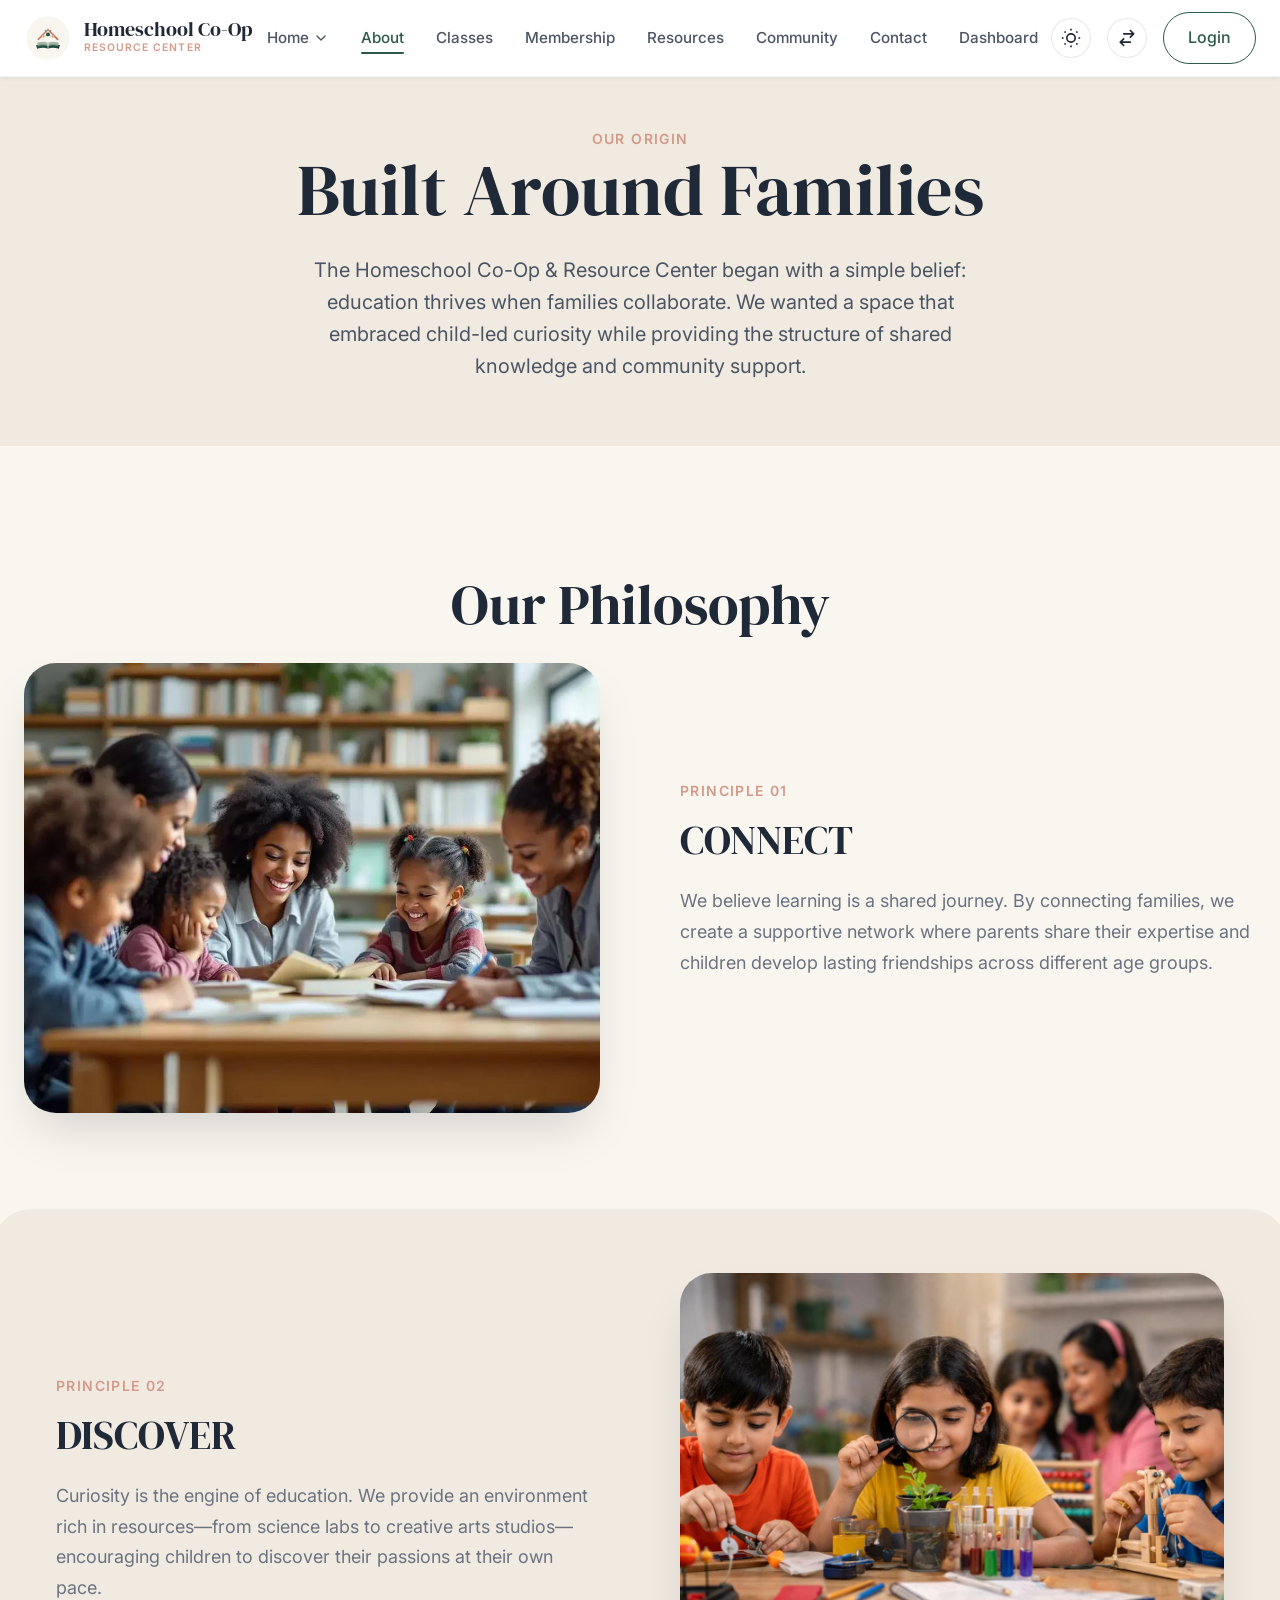
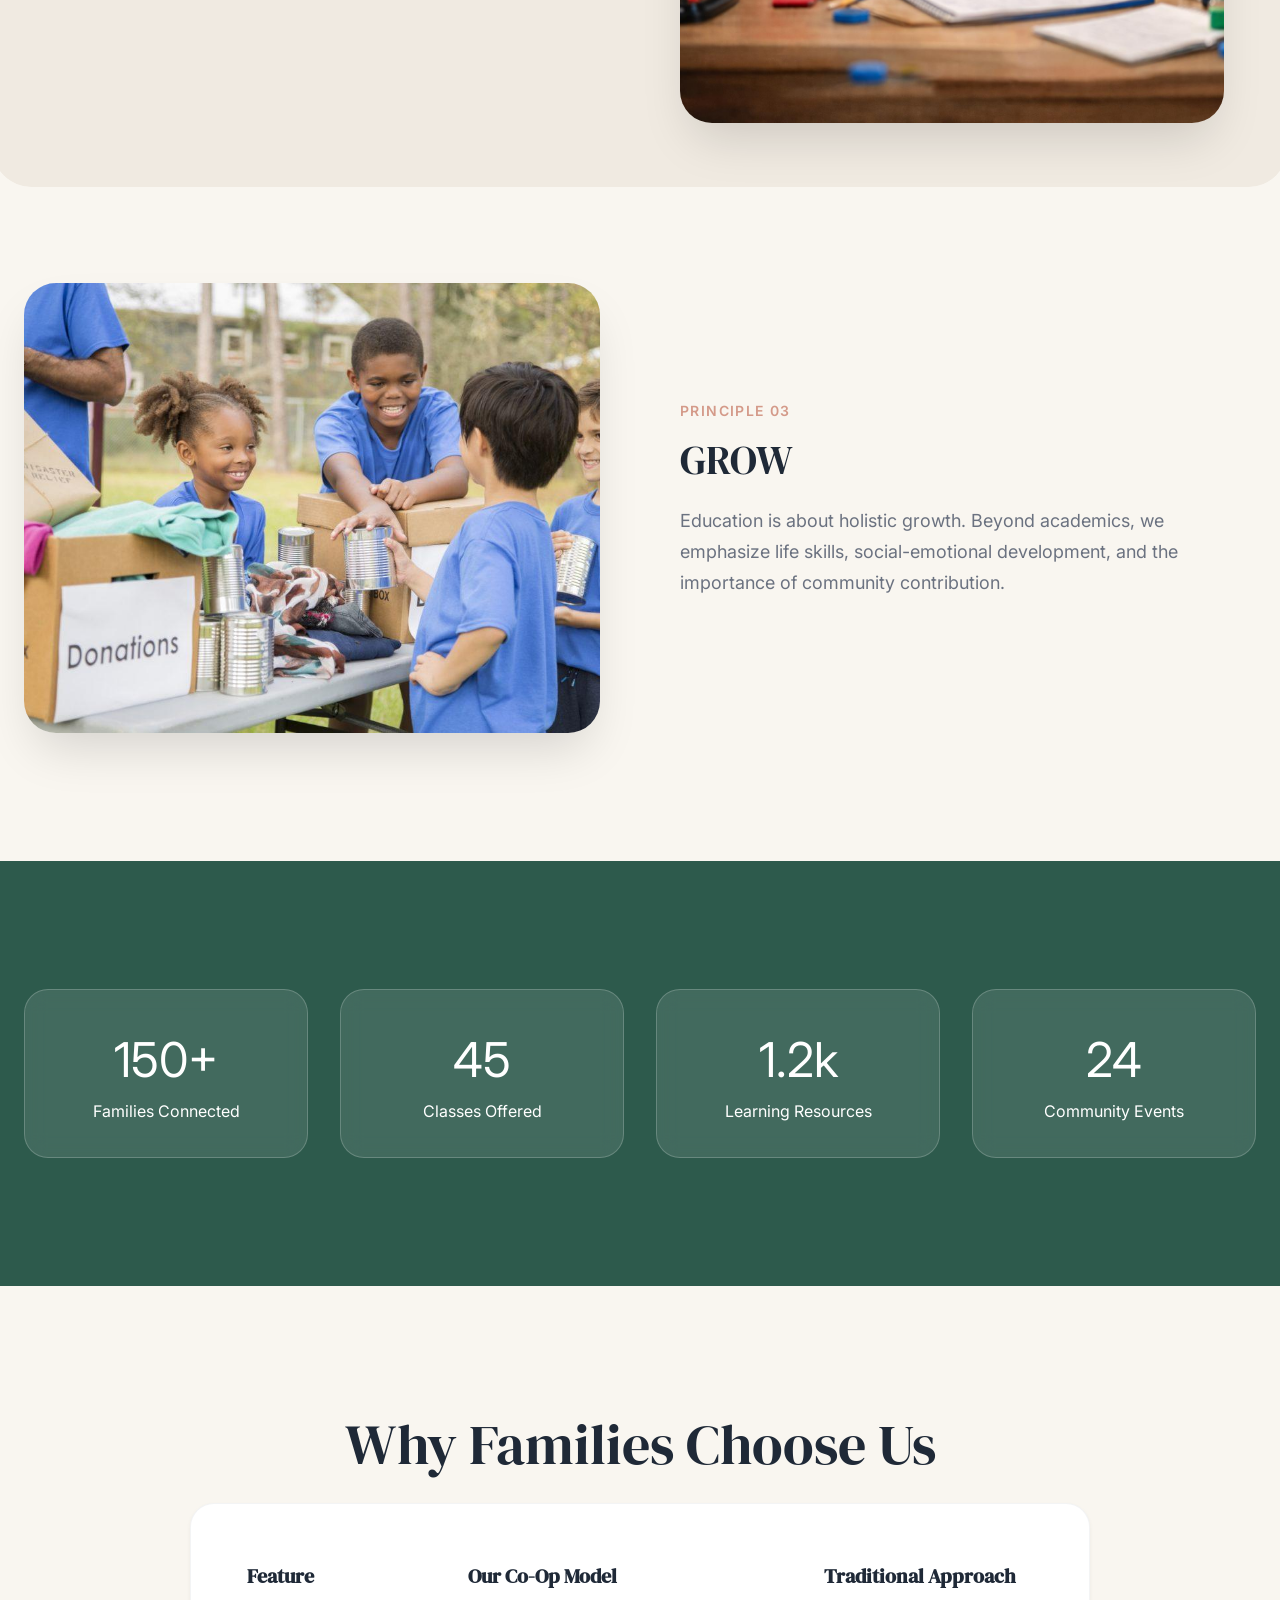
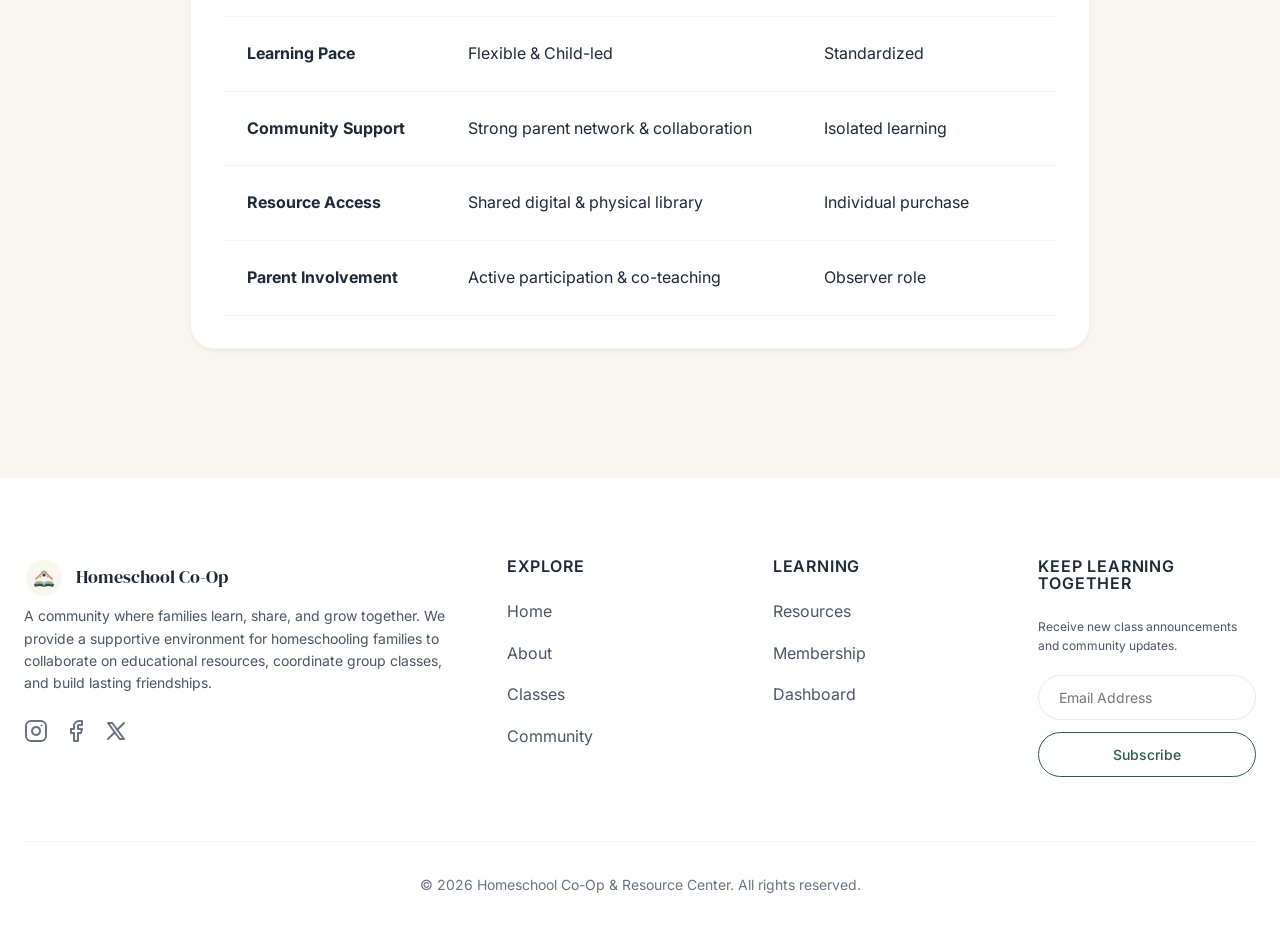
==== about.html @ 42ad3c2a "Initial commit" ====
<!DOCTYPE html>
<html lang="en" data-theme="light" dir="ltr">
<head>
    <meta charset="UTF-8">
    <meta name="viewport" content="width=device-width, initial-scale=1.0">
    <title>About | Homeschool Co-Op & Resource Center</title>
    <link rel="icon" href="favicon.svg" type="image/svg+xml">
    <link rel="stylesheet" href="assets/css/style.css">
    <style>

        .philosophy-block {
            display: grid;
            gap: 3rem;
            align-items: center;
            margin-bottom: 6rem;
        }
        .philosophy-img {
            width: 100%;
            height: 450px;
            object-fit: cover;
            border-radius: 32px;
            box-shadow: 0 25px 50px -12px rgba(0,0,0,0.15);
        }
        @media (min-width: 1024px) {
            .philosophy-block { 
                grid-template-columns: 1fr 1fr; 
                gap: 5rem;
            }
            .philosophy-block .content-side { text-align: left; }
            .philosophy-block.reverse .image-side { order: 2; }
            .philosophy-block.reverse .content-side { order: 1; }
        }

        .stats-section {
            background-color: var(--accent-primary);
            color: #fff;
            padding: 8rem 0;
        }
        .floating-stat {
            background: rgba(255,255,255,0.1);
            backdrop-filter: blur(10px);
            -webkit-backdrop-filter: blur(10px);
            border: 1px solid rgba(255,255,255,0.2);
            border-radius: var(--radius-lg);
            padding: 2rem;
            text-align: center;
        }

        .comparison-table {
            width: 100%;
            border-collapse: collapse;
        }
        .comparison-table th, .comparison-table td {
            padding: 1.5rem;
            border-bottom: 1px solid var(--border-light);
            text-align: left;
        }
        [dir="rtl"] .comparison-table th, [dir="rtl"] .comparison-table td { text-align: right; }
        .comparison-table th { font-family: var(--font-heading); font-size: 1.25rem; }
    </style>
</head>
<body>
    <!-- NAVBAR Placeholder (identical to previous) -->
    <nav class="navbar" id="navbar">
        <div class="container nav-container">
            <a href="index.html" class="brand">
                <img src="assets/images/logo.svg" alt="Homeschool Co-Op Logo" class="brand-logo">
                <div class="brand-text-wrapper">
                    <span class="brand-title">Homeschool Co-Op</span>
                    <span class="brand-subtitle">Resource Center</span>
                </div>
            </a>
            <div class="nav-links">
                <div class="nav-item-dropdown">
                    <span class="nav-link " style="display:flex; align-items:center; gap:0.25rem;">Home <svg width="16" height="16" viewBox="0 0 24 24" fill="none" stroke="currentColor" stroke-width="2" stroke-linecap="round" stroke-linejoin="round"><polyline points="6 9 12 15 18 9"></polyline></svg></span>
                    <div class="nav-dropdown-menu">
                        <a href="index.html" class="dropdown-link ">Home 1</a>
                        <a href="home-2.html" class="dropdown-link ">Home 2</a>
                    </div>
                </div>
                <a href="about.html" class="nav-link active">About</a>
                <a href="classes.html" class="nav-link ">Classes</a>
                <a href="membership.html" class="nav-link ">Membership</a>
                <a href="resources.html" class="nav-link ">Resources</a>
                <a href="community.html" class="nav-link ">Community</a>
                <a href="contact.html" class="nav-link ">Contact</a>
                <a href="dashboard.html" class="nav-link ">Dashboard</a>
            </div>
            <div class="nav-actions">
                <button class="btn-icon" id="theme-toggle" aria-label="Toggle Theme">
                    <svg width="20" height="20" viewBox="0 0 24 24" fill="none" stroke="currentColor" stroke-width="2"><circle cx="12" cy="12" r="5"/><line x1="12" y1="1" x2="12" y2="3"/><line x1="12" y1="21" x2="12" y2="23"/><line x1="4.22" y1="4.22" x2="5.64" y2="5.64"/><line x1="18.36" y1="18.36" x2="19.78" y2="19.78"/><line x1="1" y1="12" x2="3" y2="12"/><line x1="21" y1="12" x2="23" y2="12"/><line x1="4.22" y1="19.78" x2="5.64" y2="18.36"/><line x1="18.36" y1="5.64" x2="19.78" y2="4.22"/></svg>
                </button>
                <button class="btn-icon" id="rtl-toggle" aria-label="Toggle RTL">
                    <svg width="20" height="20" viewBox="0 0 24 24" fill="none" stroke="currentColor" stroke-width="2" stroke-linecap="round" stroke-linejoin="round"><path d="M8 7h12m0 0l-4-4m4 4l-4 4m0 6H4m0 0l4 4m-4-4l4-4"></path></svg>
                </button>
                <a href="login.html" class="btn btn-secondary">Login</a>
            </div>
            <button class="hamburger" id="hamburger" aria-label="Menu">
                <span></span><span></span><span></span>
            </button>
        </div>
    </nav>

    <!-- MOBILE DRAWER -->
    <div class="mobile-drawer" id="mobile-drawer">
        <div class="mobile-nav-links">
            <div class="mobile-nav-item-dropdown" style="display: flex; flex-direction: column; align-items: center;">
                <button class="mobile-nav-link " id="mobile-home-dropdown-btn" style="display:flex; justify-content:center; align-items:center; gap: 0.5rem; background:none; border:none; cursor:pointer; padding: 0;">
                    <span>Home</span>
                    <svg width="24" height="24" viewBox="0 0 24 24" fill="none" stroke="currentColor" stroke-width="2" stroke-linecap="round" stroke-linejoin="round" class="dropdown-arrow" style="transition: transform 0.3s;"><polyline points="6 9 12 15 18 9"></polyline></svg>
                </button>
                <div class="mobile-nav-dropdown-menu" id="mobile-home-dropdown-menu" style="display: none; flex-direction: column; align-items: center; gap: 1rem; margin-top: 1rem;">
                    <a href="index.html" class="mobile-nav-link " style="font-size: 1.5rem; color: var(--text-secondary);">Home 1</a>
                    <a href="home-2.html" class="mobile-nav-link " style="font-size: 1.5rem; color: var(--text-secondary);">Home 2</a>
                </div>
            </div>
            <a href="about.html" class="mobile-nav-link active">About</a>
            <a href="classes.html" class="mobile-nav-link ">Classes</a>
            <a href="membership.html" class="mobile-nav-link ">Membership</a>
            <a href="resources.html" class="mobile-nav-link ">Resources</a>
            <a href="community.html" class="mobile-nav-link ">Community</a>
            <a href="contact.html" class="mobile-nav-link ">Contact</a>
            <a href="dashboard.html" class="mobile-nav-link ">Dashboard</a>
        </div>
        <div class="mobile-nav-actions" style="display: flex; flex-direction: column; align-items: center; width: 100%; max-width: 250px;">
            <div class="flex gap-6 justify-center" style="margin-bottom: 1rem;">
                <button class="btn-icon" id="mobile-theme-toggle" aria-label="Toggle Theme">
                    <svg width="20" height="20" viewBox="0 0 24 24" fill="none" stroke="currentColor" stroke-width="2"><circle cx="12" cy="12" r="5"/><line x1="12" y1="1" x2="12" y2="3"/><line x1="12" y1="21" x2="12" y2="23"/><line x1="4.22" y1="4.22" x2="5.64" y2="5.64"/><line x1="18.36" y1="18.36" x2="19.78" y2="19.78"/><line x1="1" y1="12" x2="3" y2="12"/><line x1="21" y1="12" x2="23" y2="12"/><line x1="4.22" y1="19.78" x2="5.64" y2="18.36"/><line x1="18.36" y1="5.64" x2="19.78" y2="4.22"/></svg>
                </button>
                <button class="btn-icon" id="mobile-rtl-toggle" aria-label="Toggle RTL">
                    <svg width="20" height="20" viewBox="0 0 24 24" fill="none" stroke="currentColor" stroke-width="2" stroke-linecap="round" stroke-linejoin="round"><path d="M5 10h14" /><path d="M15 6l4 4-4 4" /><path d="M19 14H5" /><path d="M9 10l-4 4 4 4" /></svg>
                </button>
            </div>
            <a href="login.html" class="btn btn-primary" style="width: 100%; justify-content: center;">Parent Login</a>
        </div>
    </div>

    <main>
        <!-- SECTION 01: OUR STORY -->
        <section class="page-hero">
            <div class="container reveal">
                <span class="eyebrow">Our Origin</span>
                <h1>Built Around Families</h1>
                <p>
                    The Homeschool Co-Op & Resource Center began with a simple belief: education thrives when families collaborate. We wanted a space that embraced child-led curiosity while providing the structure of shared knowledge and community support.
                </p>
            </div>
        </section>

        <!-- SECTION 02: OUR PHILOSOPHY -->
        <section class="section-py">
            <div class="container">
                <div class="text-center mb-12 reveal">
                    <h2>Our Philosophy</h2>
                </div>

                <!-- Principle 1: Connect -->
                <div class="philosophy-block reveal reveal-delay-1">
                    <div class="image-side">
                        <img src="assets/images/CONNECT.png" alt="Connect" class="philosophy-img">
                    </div>
                    <div class="content-side text-center md:text-left">
                        <span class="eyebrow" style="margin-bottom: 1rem; display: inline-block;">Principle 01</span>
                        <h3 style="font-size: 2.5rem; margin-bottom: 1.5rem; color: var(--text-primary);">CONNECT</h3>
                        <p style="font-size: 1.125rem; line-height: 1.7; color: var(--text-muted);">We believe learning is a shared journey. By connecting families, we create a supportive network where parents share their expertise and children develop lasting friendships across different age groups.</p>
                    </div>
                </div>

                <!-- Principle 2: Discover -->
                <div class="philosophy-block reverse reveal reveal-delay-2" style="background: var(--bg-secondary); padding: 4rem; border-radius: 40px; margin-left: -2rem; margin-right: -2rem;">
                    <div class="image-side">
                        <img src="assets/images/DISCOVER.png" alt="Discover" class="philosophy-img">
                    </div>
                    <div class="content-side text-center md:text-left">
                        <span class="eyebrow" style="margin-bottom: 1rem; display: inline-block;">Principle 02</span>
                        <h3 style="font-size: 2.5rem; margin-bottom: 1.5rem; color: var(--text-primary);">DISCOVER</h3>
                        <p style="font-size: 1.125rem; line-height: 1.7; color: var(--text-muted);">Curiosity is the engine of education. We provide an environment rich in resources—from science labs to creative arts studios—encouraging children to discover their passions at their own pace.</p>
                    </div>
                </div>

                <!-- Principle 3: Grow -->
                <div class="philosophy-block reveal reveal-delay-3" style="margin-bottom: 0;">
                    <div class="image-side">
                        <img src="assets/images/GROW.png" alt="Grow" class="philosophy-img">
                    </div>
                    <div class="content-side text-center md:text-left">
                        <span class="eyebrow" style="margin-bottom: 1rem; display: inline-block;">Principle 03</span>
                        <h3 style="font-size: 2.5rem; margin-bottom: 1.5rem; color: var(--text-primary);">GROW</h3>
                        <p style="font-size: 1.125rem; line-height: 1.7; color: var(--text-muted);">Education is about holistic growth. Beyond academics, we emphasize life skills, social-emotional development, and the importance of community contribution.</p>
                    </div>
                </div>
            </div>
        </section>

        <!-- SECTION 03: OUR COMMUNITY -->
        <section class="stats-section">
            <div class="container relative z-10">
                <div class="grid md:grid-cols-2 lg:grid-cols-4 gap-8 reveal">
                    <div class="floating-stat">
                        <div class="stat-value" style="font-size: 3rem; color: #fff;">150+</div>
                        <div>Families Connected</div>
                    </div>
                    <div class="floating-stat">
                        <div class="stat-value" style="font-size: 3rem; color: #fff;">45</div>
                        <div>Classes Offered</div>
                    </div>
                    <div class="floating-stat">
                        <div class="stat-value" style="font-size: 3rem; color: #fff;">1.2k</div>
                        <div>Learning Resources</div>
                    </div>
                    <div class="floating-stat">
                        <div class="stat-value" style="font-size: 3rem; color: #fff;">24</div>
                        <div>Community Events</div>
                    </div>
                </div>
            </div>
        </section>

        <!-- SECTION 04: WHY FAMILIES CHOOSE US -->
        <section class="section-py">
            <div class="container reveal">
                <h2 class="text-center mb-12">Why Families Choose Us</h2>
                <div class="card max-w-4xl mx-auto" style="max-width: 900px; margin: 0 auto; overflow-x: auto;">
                    <table class="comparison-table">
                        <thead>
                            <tr>
                                <th>Feature</th>
                                <th>Our Co-Op Model</th>
                                <th>Traditional Approach</th>
                            </tr>
                        </thead>
                        <tbody>
                            <tr>
                                <td><strong>Learning Pace</strong></td>
                                <td>Flexible & Child-led</td>
                                <td>Standardized</td>
                            </tr>
                            <tr>
                                <td><strong>Community Support</strong></td>
                                <td>Strong parent network & collaboration</td>
                                <td>Isolated learning</td>
                            </tr>
                            <tr>
                                <td><strong>Resource Access</strong></td>
                                <td>Shared digital & physical library</td>
                                <td>Individual purchase</td>
                            </tr>
                            <tr>
                                <td><strong>Parent Involvement</strong></td>
                                <td>Active participation & co-teaching</td>
                                <td>Observer role</td>
                            </tr>
                        </tbody>
                    </table>
                </div>
            </div>
        </section>
    </main>

    <!-- FOOTER Placeholder -->
    <!-- FOOTER -->
    <footer class="footer">
        <div class="container">
            <div class="footer-grid">
                <div>
                    <a href="index.html" class="brand mb-6" style="display: inline-flex;">
                        <img src="assets/images/logo.svg" alt="Logo" width="40" height="40">
                        <span class="brand-title" style="font-size: 1.1rem;">Homeschool Co-Op</span>
                    </a>
                    <p class="text-sm" style="line-height: 1.6; margin-bottom: 1.5rem;">A community where families learn, share, and grow together. We provide a supportive environment for homeschooling families to collaborate on educational resources, coordinate group classes, and build lasting friendships.</p>
                    
                    <div class="social-icons" style="display: flex; gap: 1rem;">
                        <a href="#" aria-label="Instagram" style="color: var(--text-muted); transition: color 0.3s ease, transform 0.3s ease; display: inline-flex;" onmouseover="this.style.color='#E1306C'; this.style.transform='scale(1.1)';" onmouseout="this.style.color='var(--text-muted)'; this.style.transform='scale(1)';">
                            <svg width="24" height="24" viewBox="0 0 24 24" fill="none" stroke="currentColor" stroke-width="2" stroke-linecap="round" stroke-linejoin="round"><rect x="2" y="2" width="20" height="20" rx="5" ry="5"></rect><path d="M16 11.37A4 4 0 1 1 12.63 8 4 4 0 0 1 16 11.37z"></path><line x1="17.5" y1="6.5" x2="17.51" y2="6.5"></line></svg>
                        </a>
                        <a href="#" aria-label="Facebook" style="color: var(--text-muted); transition: color 0.3s ease, transform 0.3s ease; display: inline-flex;" onmouseover="this.style.color='#1877F2'; this.style.transform='scale(1.1)';" onmouseout="this.style.color='var(--text-muted)'; this.style.transform='scale(1)';">
                            <svg width="24" height="24" viewBox="0 0 24 24" fill="none" stroke="currentColor" stroke-width="2" stroke-linecap="round" stroke-linejoin="round"><path d="M18 2h-3a5 5 0 0 0-5 5v3H7v4h3v8h4v-8h3l1-4h-4V7a1 1 0 0 1 1-1h3z"></path></svg>
                        </a>
                        <a href="#" aria-label="X (Twitter)" style="color: var(--text-muted); transition: color 0.3s ease, transform 0.3s ease; display: inline-flex;" onmouseover="this.style.color='#000000'; this.style.transform='scale(1.1)';" onmouseout="this.style.color='var(--text-muted)'; this.style.transform='scale(1)';">
                            <svg width="24" height="24" viewBox="0 0 24 24" fill="none" stroke="currentColor" stroke-width="2" stroke-linecap="round" stroke-linejoin="round"><path d="M4 4l11.733 16h4.267l-11.733 -16z"></path><path d="M4 20l6.768 -6.768m2.46 -2.46l6.772 -6.772"></path></svg>
                        </a>
                    </div>
                </div>
                <div>
                    <h4 class="footer-col-title">Explore</h4>
                    <ul class="footer-links">
                        <li><a href="index.html">Home</a></li>
                        <li><a href="about.html">About</a></li>
                        <li><a href="classes.html">Classes</a></li>
                        <li><a href="community.html">Community</a></li>
                    </ul>
                </div>
                <div>
                    <h4 class="footer-col-title">Learning</h4>
                    <ul class="footer-links">
                        <li><a href="resources.html">Resources</a></li>
                        <li><a href="membership.html">Membership</a></li>
                        <li><a href="dashboard.html">Dashboard</a></li>
                    </ul>
                </div>
                <div>
                    <h4 class="footer-col-title">Keep Learning Together</h4>
                    <p class="text-xs mb-4">Receive new class announcements and community updates.</p>
                    <form id="newsletter-form" style="display: flex; flex-direction: column; gap: 0.75rem; width: 100%; max-width: 250px;">
                        <input type="email" placeholder="Email Address" required style="width: 100%; height: 45px; padding: 0 1.25rem; border: 1px solid var(--border); border-radius: 50px; background: transparent; color: var(--text-primary); outline: none; font-family: var(--font-body); font-size: 0.875rem;">
                        <button type="submit" style="width: 100%; height: 45px; padding: 0 1.25rem; border: 1px solid var(--accent-primary); border-radius: 50px; background: transparent; color: var(--accent-primary); font-weight: 500; cursor: pointer; transition: all 0.3s ease; font-family: var(--font-body); font-size: 0.875rem;" onmouseover="this.style.background='var(--accent-primary)'; this.style.color='#fff';" onmouseout="this.style.background='transparent'; this.style.color='var(--accent-primary)';">Subscribe</button>
                    </form>
                </div>
            </div>
            <div class="footer-bottom">
                &copy; 2026 Homeschool Co-Op & Resource Center. All rights reserved.
            </div>
        </div>
    </footer>

    <script src="assets/js/main.js"></script>
    <script src="assets/js/interactions.js"></script>
</body>
</html>
---- assets/css/style.css ----
@import url('https://fonts.googleapis.com/css2?family=DM+Serif+Display:ital@0;1&family=Inter:wght@300;400;500;600;700&display=swap');

/* ==========================================================================
   CSS VARIABLES & THEMING
   ========================================================================== */
:root {
  /* Colors - Light Theme (Warm Cream/Ivory focus) */
  --bg-primary: #F9F6F0;       /* Warm Cream */
  --bg-secondary: #F0EAE1;     /* Soft Ivory */
  --bg-surface: #FFFFFF;
  --bg-elevated: rgba(255, 255, 255, 0.85);

  --text-primary: #1F2937;     /* Dark Charcoal */
  --text-secondary: #4B5563;   /* Soft Charcoal */
  --text-muted: #6B7280;

  --accent-primary: #2D5A4C;   /* Deep Forest Green */
  --accent-primary-hover: #1A3B31;
  --accent-secondary: #D49A89; /* Terracotta / Warm Clay */
  --accent-secondary-hover: #C27A65;
  --accent-tertiary: #E2C792;  /* Golden Mustard */
  --sage: #8EA896;             /* Muted Sage */
  --dusty-blue: #94A8B3;

  /* Borders & Shadows */
  --border: rgba(31, 41, 55, 0.1);
  --border-light: rgba(31, 41, 55, 0.05);
  --shadow-sm: 0 2px 4px rgba(0, 0, 0, 0.05);
  --shadow-md: 0 4px 12px rgba(45, 90, 76, 0.08);
  --shadow-lg: 0 12px 24px rgba(45, 90, 76, 0.12);
  --shadow-xl: 0 20px 40px rgba(45, 90, 76, 0.15);

  /* Typography */
  --font-heading: 'DM Serif Display', serif;
  --font-body: 'Inter', sans-serif;

  /* Spacing & Layout */
  --radius-sm: 8px;
  --radius-md: 16px;
  --radius-lg: 24px;
  --radius-xl: 32px;
  --radius-pill: 9999px;

  --transition: all 0.3s cubic-bezier(0.25, 0.8, 0.25, 1);
  --transition-bounce: all 0.5s cubic-bezier(0.68, -0.55, 0.26, 1.55);
}

/* Dark Theme overrides */
[data-theme="dark"] {
  --bg-primary: #121816;       /* Deep Charcoal/Green */
  --bg-secondary: #1A2421;
  --bg-surface: #222E2A;
  --bg-elevated: rgba(34, 46, 42, 0.85);

  --text-primary: #F9F6F0;
  --text-secondary: #D1D5DB;
  --text-muted: #9CA3AF;

  --accent-primary: #8EA896;   /* Sage becomes primary accent */
  --accent-primary-hover: #A4BDB1;
  --accent-secondary: #D49A89; 
  --accent-secondary-hover: #E3B3A5;
  
  --border: rgba(249, 246, 240, 0.1);
  --border-light: rgba(249, 246, 240, 0.05);
  --shadow-sm: 0 2px 4px rgba(0, 0, 0, 0.2);
  --shadow-md: 0 4px 12px rgba(0, 0, 0, 0.3);
  --shadow-lg: 0 12px 24px rgba(0, 0, 0, 0.4);
}

/* ==========================================================================
   RESET & BASE
   ========================================================================== */
*, *::before, *::after {
  box-sizing: border-box;
  margin: 0;
  padding: 0;
}

html {
  font-size: 16px;
  scroll-behavior: smooth;
}

body {
  font-family: var(--font-body);
  background-color: var(--bg-primary);
  color: var(--text-primary);
  line-height: 1.6;
  -webkit-font-smoothing: antialiased;
  -moz-osx-font-smoothing: grayscale;
  transition: background-color 0.3s ease, color 0.3s ease;
  overflow-x: hidden;
}

/* RTL Support Base */
[dir="rtl"] {
  text-align: right;
}
[dir="rtl"] .me-auto { margin-right: auto; margin-left: 0; }
[dir="rtl"] .ms-auto { margin-left: auto; margin-right: 0; }

/* ==========================================================================
   TYPOGRAPHY
   ========================================================================== */
h1, h2, h3, h4, h5, h6 {
  font-family: var(--font-heading);
  font-weight: 400;
  line-height: 1.1;
  color: var(--text-primary);
  margin-bottom: 0.5em;
}

h1 { font-size: clamp(2.5rem, 5vw + 1rem, 4.5rem); }
h2 { font-size: clamp(2rem, 4vw + 1rem, 3.5rem); }
h3 { font-size: clamp(1.75rem, 3vw + 1rem, 2.5rem); }
h4 { font-size: clamp(1.5rem, 2vw + 1rem, 2rem); }

p {
  margin-bottom: 1.25rem;
  font-size: clamp(1rem, 1.2vw + 0.5rem, 1.125rem);
  color: var(--text-secondary);
}

.text-sm { font-size: 0.875rem; }
.text-xs { font-size: 0.75rem; }
.text-center { text-align: center; }
.text-accent { color: var(--accent-primary); }
.eyebrow {
  font-family: var(--font-body);
  font-size: 0.875rem;
  text-transform: uppercase;
  letter-spacing: 0.1em;
  font-weight: 600;
  color: var(--accent-secondary);
  display: block;
  margin-bottom: 0.75rem;
}

a {
  color: inherit;
  text-decoration: none;
  transition: var(--transition);
}

img {
  max-width: 100%;
  height: auto;
  display: block;
  object-fit: cover;
}

/* ==========================================================================
   LAYOUT & CONTAINERS
   ========================================================================== */
.container {
  width: 100%;
  max-width: 1400px;
  margin: 0 auto;
  padding: 0 1.5rem;
}

.section-py { padding-top: 5rem; padding-bottom: 5rem; }
@media (min-width: 768px) {
  .section-py { padding-top: 8rem; padding-bottom: 8rem; }
}

.page-hero {
  padding: 8rem 0 4rem;
  text-align: center;
  background: var(--bg-secondary);
  display: flex;
  flex-direction: column;
  align-items: center;
}
.page-hero .container {
  display: flex;
  flex-direction: column;
  align-items: center;
  text-align: center;
}
.page-hero .eyebrow {
  margin: 0 auto;
  display: inline-block;
}
.page-hero h1 {
  margin-left: auto;
  margin-right: auto;
  margin-bottom: 1.5rem;
}
.page-hero p {
  max-width: 700px;
  font-size: 1.25rem;
  margin: 0 auto;
  text-align: center;
}

.grid { display: grid; }
.gap-4 { gap: 1rem; }
.gap-6 { gap: 1.5rem; }
.gap-8 { gap: 2rem; }
.gap-12 { gap: 3rem; }

.flex { display: flex; }
.flex-col { flex-direction: column; }
.items-center { align-items: center; }
.justify-between { justify-content: space-between; }
.justify-center { justify-content: center; }
.flex-wrap { flex-wrap: wrap; }

/* Grid columns */
.grid-cols-1 { grid-template-columns: repeat(1, minmax(0, 1fr)); }

@media (min-width: 768px) {
  .md\:grid-cols-2 { grid-template-columns: repeat(2, minmax(0, 1fr)); }
  .md\:grid-cols-3 { grid-template-columns: repeat(3, minmax(0, 1fr)); }
}

@media (min-width: 1024px) {
  .lg\:grid-cols-3 { grid-template-columns: repeat(3, minmax(0, 1fr)); }
  .lg\:grid-cols-4 { grid-template-columns: repeat(4, minmax(0, 1fr)); }
  .lg\:col-span-2 { grid-column: span 2 / span 2; }
}

@media (min-width: 1280px) {
  .xl\:grid-cols-4 { grid-template-columns: repeat(4, minmax(0, 1fr)); }
}

/* ==========================================================================
   BUTTONS
   ========================================================================== */
.btn {
  display: inline-flex;
  align-items: center;
  justify-content: center;
  padding: 0.75rem 1.75rem;
  font-family: var(--font-body);
  font-weight: 500;
  font-size: 1rem;
  border-radius: var(--radius-pill);
  cursor: pointer;
  border: none;
  transition: var(--transition);
  text-decoration: none;
  gap: 0.5rem;
  white-space: nowrap;
}

.btn-primary {
  background-color: var(--accent-primary);
  color: #fff;
}
.btn-primary:hover {
  background-color: var(--accent-primary-hover);
  transform: translateY(-2px);
  box-shadow: var(--shadow-md);
}

.btn-secondary {
  background: transparent;
  color: var(--accent-primary);
  border: 1px solid var(--accent-primary);
  border-radius: var(--radius-pill) !important;
  padding: 0.75rem 1.5rem !important;
  height: auto !important;
  width: max-content !important;
  aspect-ratio: auto !important;
}

.btn-secondary:hover {
  background: var(--accent-primary);
  color: var(--bg-primary);
  transform: translateY(-2px);
}

[data-theme="dark"] .btn-primary {
  background-color: var(--accent-primary);
  color: #121816;
}
[data-theme="dark"] .btn-primary:hover {
  background-color: var(--accent-primary-hover);
}
[data-theme="dark"] .btn-secondary {
  border-color: var(--accent-primary);
  color: var(--text-primary);
}
[data-theme="dark"] .btn-secondary:hover {
  background-color: var(--accent-primary);
  color: #121816;
}

.btn-icon {
  width: 40px;
  height: 40px;
  border-radius: 50%;
  display: flex;
  align-items: center;
  justify-content: center;
  background-color: var(--bg-surface);
  border: 1px solid var(--border);
  color: var(--text-primary);
  cursor: pointer;
  transition: var(--transition);
}
.btn-icon:hover {
  background-color: var(--accent-primary);
  color: #fff;
  border-color: var(--accent-primary);
}

/* ==========================================================================
   NAVIGATION
   ========================================================================== */
.navbar {
  position: fixed;
  top: 0;
  left: 0;
  width: 100%;
  z-index: 1000;
  padding: 0.75rem 0;
  transition: var(--transition);
  background-color: var(--bg-surface);
  box-shadow: var(--shadow-sm);
  border-bottom: 1px solid var(--border-light);
}

.navbar.scrolled {
  background-color: var(--bg-elevated);
  backdrop-filter: blur(12px);
  -webkit-backdrop-filter: blur(12px);
}

.nav-container {
  display: flex;
  align-items: center;
  justify-content: space-between;
}

.brand {
  display: flex;
  align-items: center;
  gap: 0.75rem;
  text-decoration: none;
}

.brand-logo {
  width: 48px;
  height: 48px;
}

.brand-text-wrapper {
  display: flex;
  flex-direction: column;
}

.brand-title {
  font-family: var(--font-heading);
  font-size: 1.25rem;
  line-height: 1.1;
  color: var(--text-primary);
}

.brand-subtitle {
  font-size: 0.65rem;
  text-transform: uppercase;
  letter-spacing: 0.1em;
  color: var(--accent-secondary);
  font-weight: 600;
}

.nav-links {
  display: none;
  align-items: center;
  gap: 2rem;
}

@media (min-width: 1025px) {
  .nav-links {
    display: flex;
  }
}

.nav-link {
  font-size: 0.95rem;
  font-weight: 500;
  color: var(--text-secondary);
  position: relative;
}

.nav-link:hover, .nav-link.active {
  color: var(--accent-primary);
}

.nav-link::after {
  content: '';
  position: absolute;
  bottom: -4px;
  left: 0;
  width: 0;
  height: 2px;
  background-color: var(--accent-primary);
  transition: var(--transition);
  border-radius: 2px;
}

[dir="rtl"] .nav-link::after { left: auto; right: 0; }

.nav-link:hover::after, .nav-link.active::after {
  width: 100%;
}

.nav-item-dropdown {
  position: relative;
  display: flex;
  align-items: center;
  gap: 0.25rem;
  cursor: pointer;
}
.nav-dropdown-menu {
  display: none;
  background: var(--bg-surface);
  flex-direction: column;
  padding: 0.5rem 0;
  transition: var(--transition);
}
.nav-item-dropdown:hover .nav-dropdown-menu {
  display: flex;
}
@media (min-width: 1025px) {
  .nav-dropdown-menu {
    position: absolute;
    top: 100%;
    left: 0;
    box-shadow: var(--shadow-md);
    border: 1px solid var(--border-light);
    border-radius: var(--radius-sm);
    min-width: 150px;
  }
  [dir="rtl"] .nav-dropdown-menu {
    left: auto;
    right: 0;
  }
}
@media (max-width: 1024px) {
  .nav-dropdown-menu {
    width: 100%;
    padding-left: 1rem;
    border-left: 2px solid var(--border-light);
    margin-top: 0.5rem;
  }
}
.dropdown-link {
  padding: 0.5rem 1.5rem;
  color: var(--text-secondary);
  text-decoration: none;
  font-size: 0.95rem;
  transition: var(--transition);
}
.dropdown-link:hover, .dropdown-link.active {
  background: rgba(142,168,150,0.1);
  color: var(--accent-primary);
}

.nav-actions {
  display: none;
  align-items: center;
  gap: 1rem;
}
.nav-actions .btn-icon {
  border: 1px solid var(--border);
  width: 40px;
  height: 40px;
  border-radius: 50%;
}
@media (min-width: 1025px) {
  .nav-actions {
    display: flex;
  }
}

.hamburger {
  display: flex;
  flex-direction: column;
  gap: 5px;
  background: none;
  border: none;
  cursor: pointer;
  z-index: 1001;
}

.hamburger span {
  width: 28px;
  height: 2px;
  background-color: var(--text-primary);
  transition: var(--transition);
  border-radius: 2px;
}

@media (min-width: 1025px) {
  .hamburger {
    display: none;
  }
}

/* Mobile Drawer */
.mobile-drawer {
  position: fixed;
  top: 0;
  left: 0;
  width: 100%;
  height: 100vh;
  background-color: var(--bg-surface);
  z-index: 999;
  transform: translateY(-100%);
  transition: transform 0.4s cubic-bezier(0.8, 0, 0.2, 1);
  display: flex;
  flex-direction: column;
  justify-content: flex-start;
  align-items: center;
  padding: 5rem 2rem 2rem;
  opacity: 0;
  visibility: hidden;
  overflow-y: auto;
}

.mobile-drawer.open {
  transform: translateY(0);
  opacity: 1;
  visibility: visible;
}

.mobile-nav-links {
  display: flex;
  flex-direction: column;
  gap: 1.5rem;
  text-align: center;
  margin-bottom: 2rem;
}

.mobile-nav-link {
  font-family: var(--font-heading);
  font-size: 2rem;
  color: var(--text-primary);
}

.mobile-nav-actions {
  display: flex;
  flex-direction: column;
  gap: 1rem;
  align-items: center;
}

/* ==========================================================================
   FOOTER
   ========================================================================== */
.footer {
  background-color: var(--bg-surface);
  padding: 5rem 0 2rem;
  border-top: 1px solid var(--border-light);
}

.footer-grid {
  display: grid;
  grid-template-columns: 1fr;
  gap: 3rem;
  margin-bottom: 4rem;
}

@media (max-width: 767px) {
  .footer { text-align: center; }
  .footer-grid > div {
    display: flex;
    flex-direction: column;
    align-items: center;
  }
  .footer-links { align-items: center; }
  .social-icons { justify-content: center; }
}

@media (min-width: 768px) {
  .footer-grid {
    grid-template-columns: repeat(2, 1fr);
  }
}

@media (min-width: 1024px) {
  .footer-grid {
    grid-template-columns: 2fr 1fr 1fr 1fr;
  }
}

.footer-col-title {
  font-family: var(--font-body);
  font-weight: 600;
  font-size: 1rem;
  text-transform: uppercase;
  letter-spacing: 0.05em;
  margin-bottom: 1.5rem;
  color: var(--text-primary);
}

.footer-links {
  list-style: none;
  display: flex;
  flex-direction: column;
  gap: 1rem;
}

.footer-links a {
  color: var(--text-secondary);
  font-size: 1rem;
}

.footer-links a:hover {
  color: var(--accent-primary);
  padding-left: 0.5rem;
}
[dir="rtl"] .footer-links a:hover { padding-left: 0; padding-right: 0.5rem; }

.newsletter-form {
  display: flex;
  gap: 0.5rem;
  margin-top: 1.5rem;
  flex-wrap: wrap;
}

.newsletter-input {
  flex: 1;
  min-width: 200px;
  padding: 0.75rem 1rem;
  border: 1px solid var(--border);
  border-radius: var(--radius-pill);
  background-color: var(--bg-primary);
  color: var(--text-primary);
  outline: none;
  font-family: var(--font-body);
}

.newsletter-input:focus {
  border-color: var(--accent-primary);
}

.social-icons {
  display: flex;
  gap: 1rem;
  margin-top: 1.5rem;
}

.social-icon {
  width: 40px;
  height: 40px;
  display: flex;
  align-items: center;
  justify-content: center;
  border-radius: 50%;
  background-color: var(--bg-primary);
  color: var(--text-primary);
  transition: var(--transition);
}

.social-icon:hover {
  background-color: var(--accent-secondary);
  color: #fff;
  transform: translateY(-3px);
  box-shadow: var(--shadow-sm);
}
.social-icon svg {
  width: 20px;
  height: 20px;
  fill: currentColor;
}

.footer-bottom {
  text-align: center;
  padding-top: 2rem;
  border-top: 1px solid var(--border-light);
  color: var(--text-muted);
  font-size: 0.875rem;
}

/* ==========================================================================
   MODALS
   ========================================================================== */
.modal-overlay {
  position: fixed;
  top: 0;
  left: 0;
  width: 100%;
  height: 100%;
  background-color: rgba(0, 0, 0, 0.5);
  backdrop-filter: blur(8px);
  -webkit-backdrop-filter: blur(8px);
  z-index: 2000;
  display: flex;
  align-items: center;
  justify-content: center;
  opacity: 0;
  visibility: hidden;
  transition: var(--transition);
  padding: 1rem;
}

.modal-overlay.active {
  opacity: 1;
  visibility: visible;
}

.modal-content {
  background-color: var(--bg-surface);
  border-radius: var(--radius-lg);
  padding: 2.5rem;
  width: 100%;
  max-width: 600px;
  max-height: 90vh;
  overflow-y: auto;
  position: relative;
  transform: scale(0.95) translateY(20px);
  transition: var(--transition-bounce);
  box-shadow: var(--shadow-xl);
}

.modal-overlay.active .modal-content {
  transform: scale(1) translateY(0);
}

.modal-close {
  position: absolute;
  top: 1.5rem;
  right: 1.5rem;
  background: none;
  border: none;
  font-size: 1.5rem;
  color: var(--text-secondary);
  cursor: pointer;
  transition: var(--transition);
}
[dir="rtl"] .modal-close { right: auto; left: 1.5rem; }

.modal-close:hover {
  color: var(--accent-secondary);
  transform: rotate(90deg);
}

/* Form Styles */
.form-group {
  margin-bottom: 1.5rem;
}

.form-label {
  display: block;
  font-weight: 500;
  margin-bottom: 0.5rem;
  color: var(--text-primary);
}

.form-control {
  width: 100%;
  padding: 0.875rem 1rem;
  border: 1px solid var(--border);
  border-radius: var(--radius-sm);
  background-color: var(--bg-primary);
  color: var(--text-primary);
  font-family: var(--font-body);
  transition: var(--transition);
}

.form-control:focus {
  outline: none;
  border-color: var(--accent-primary);
  box-shadow: 0 0 0 3px rgba(45, 90, 76, 0.1);
}

select.form-control {
  appearance: none;
  background-image: url('data:image/svg+xml;utf8,<svg xmlns="http://www.w3.org/2000/svg" width="24" height="24" viewBox="0 0 24 24" fill="none" stroke="%234B5563" stroke-width="2" stroke-linecap="round" stroke-linejoin="round"><polyline points="6 9 12 15 18 9"></polyline></svg>');
  background-repeat: no-repeat;
  background-position: right 1rem center;
  background-size: 1rem;
}
[dir="rtl"] select.form-control {
  background-position: left 1rem center;
}

/* ==========================================================================
   ANIMATIONS & UTILITIES
   ========================================================================== */
.reveal {
  opacity: 0;
  transform: translateY(30px);
  transition: all 0.8s cubic-bezier(0.25, 0.8, 0.25, 1);
}
.reveal.active {
  opacity: 1;
  transform: translateY(0);
}

.reveal-delay-1 { transition-delay: 0.1s; }
.reveal-delay-2 { transition-delay: 0.2s; }
.reveal-delay-3 { transition-delay: 0.3s; }

.card {
  background-color: var(--bg-surface);
  border-radius: var(--radius-lg);
  padding: 2rem;
  box-shadow: var(--shadow-sm);
  transition: var(--transition);
  border: 1px solid var(--border-light);
}

.card:hover {
  transform: translateY(-5px);
  box-shadow: var(--shadow-lg);
}

.tag {
  display: inline-block;
  padding: 0.25rem 0.75rem;
  border-radius: var(--radius-pill);
  font-size: 0.75rem;
  font-weight: 600;
  text-transform: uppercase;
  letter-spacing: 0.05em;
  background-color: rgba(142, 168, 150, 0.15); /* Sage alpha */
  color: var(--accent-primary);
}

[data-theme="dark"] .tag {
  color: var(--text-primary);
}

/* 3D Elements Placeholder */
.floating-element {
  animation: float 6s ease-in-out infinite;
}

@keyframes float {
  0% { transform: translateY(0px) rotate(0deg); }
  50% { transform: translateY(-20px) rotate(2deg); }
  100% { transform: translateY(0px) rotate(0deg); }
}

.badge {
  background-color: var(--accent-secondary);
  color: #fff;
  padding: 0.25rem 0.5rem;
  border-radius: var(--radius-pill);
  font-size: 0.75rem;
  font-weight: 600;
}

/* Category Card Fixes */
.category-card h3 {
  font-size: 1.5rem !important;
  white-space: nowrap !important;
  overflow: hidden !important;
  text-overflow: ellipsis !important;
  margin-bottom: 0.5rem !important;
}
@media (max-width: 768px) {
  .category-card h3 {
    font-size: 1.25rem !important;
  }
}
.category-card h3 {
  color: #FFFFFF !important;
}
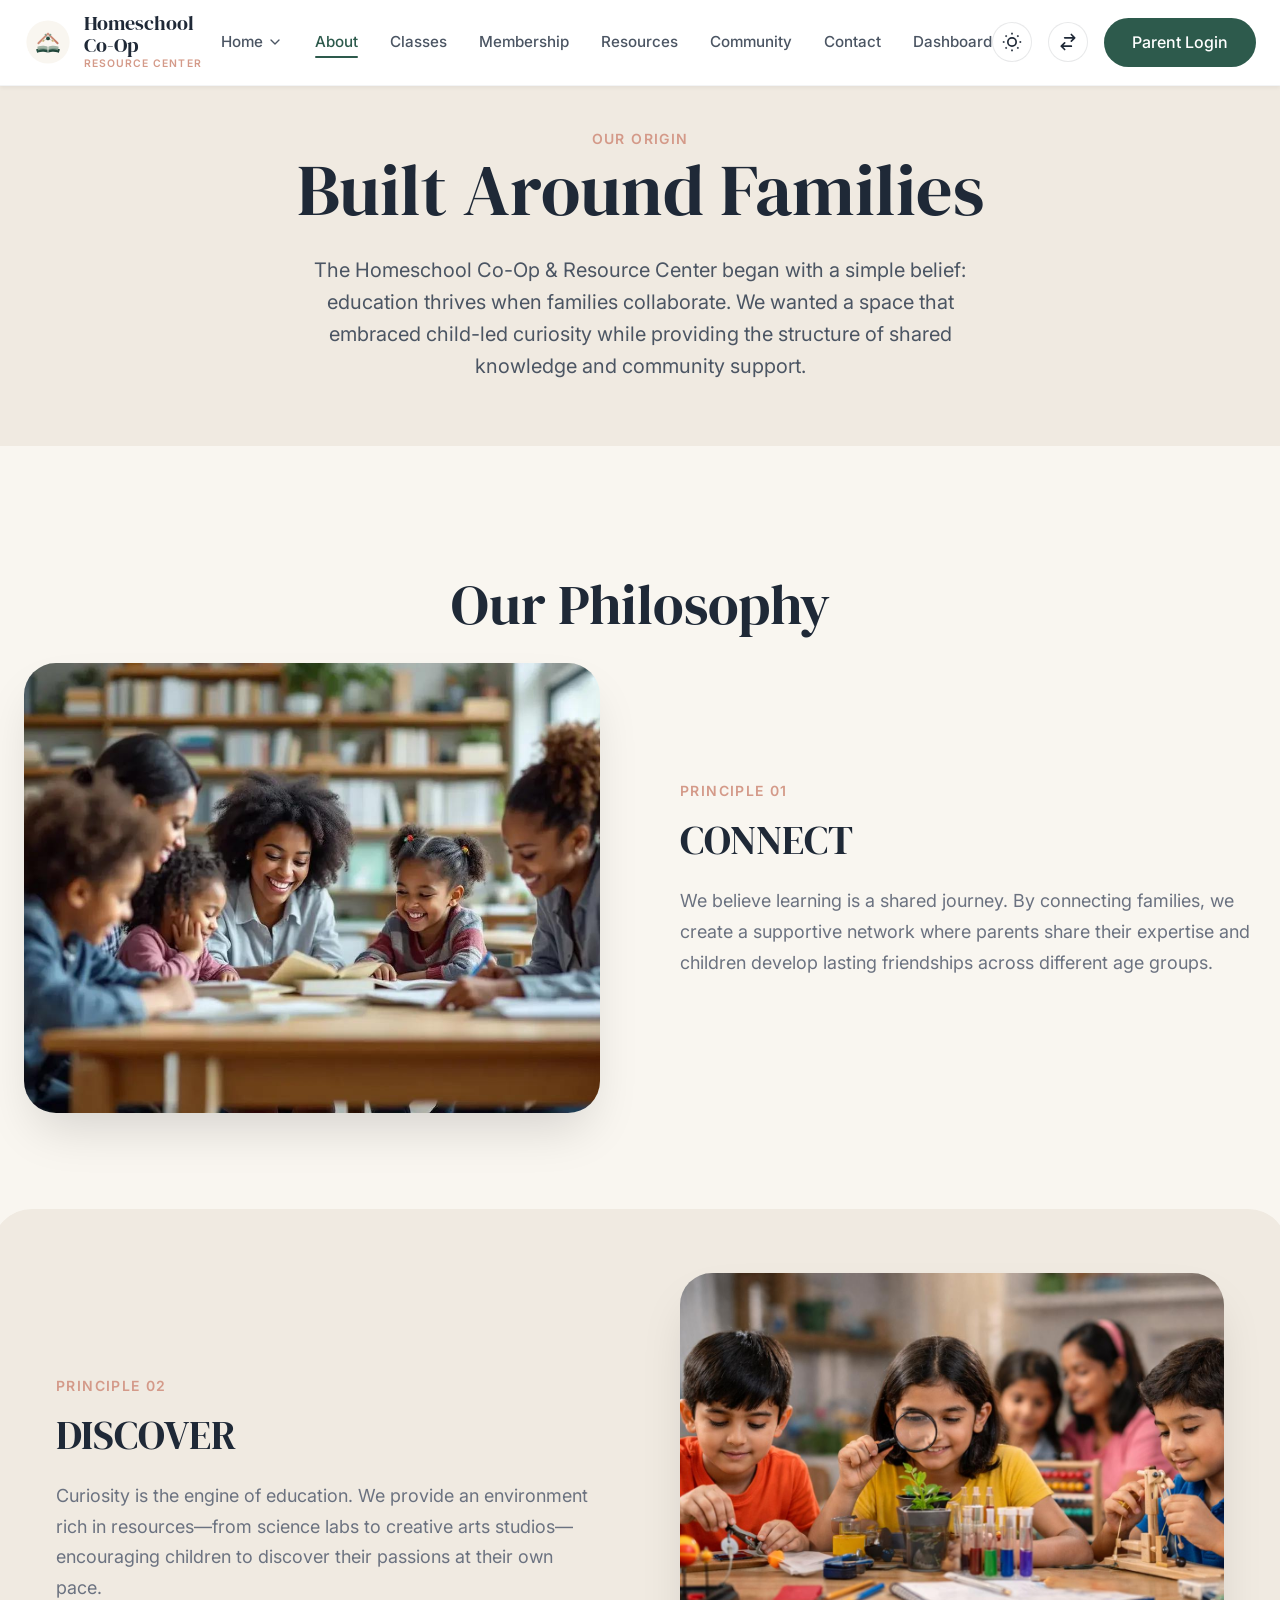
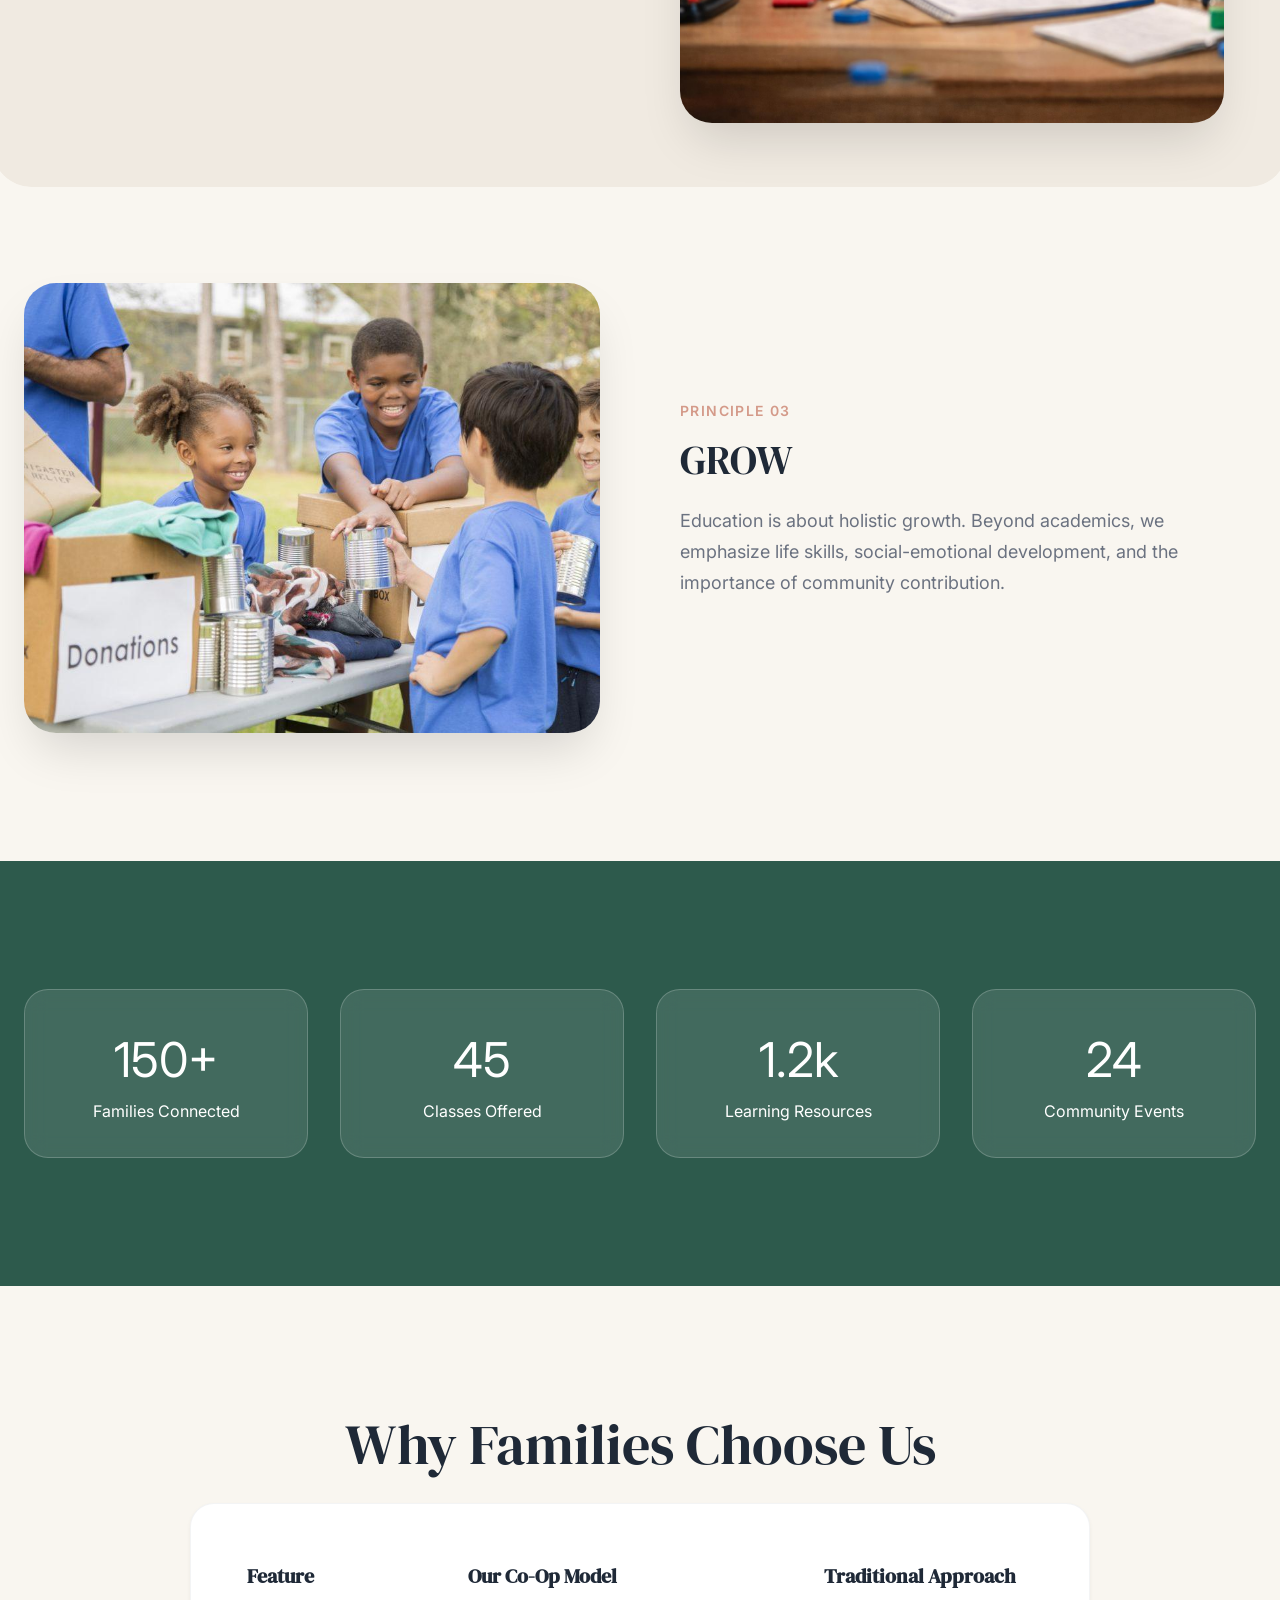
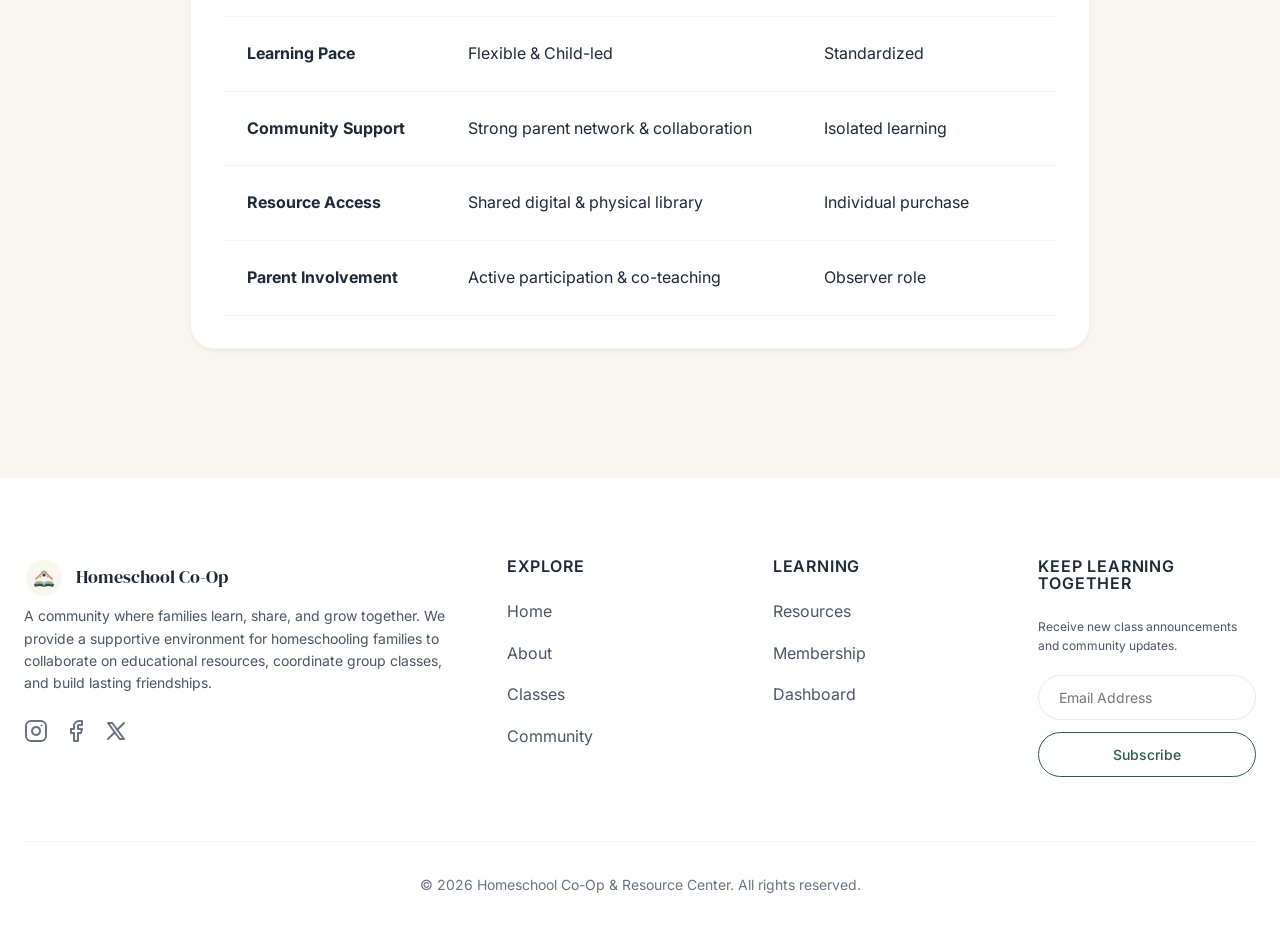
==== commit 61d052c4: "SECOND COMMIT" ====
--- a/about.html
+++ b/about.html
@@ -4,7 +4,7 @@
     <meta charset="UTF-8">
     <meta name="viewport" content="width=device-width, initial-scale=1.0">
     <title>About | Homeschool Co-Op & Resource Center</title>
-    <link rel="icon" href="favicon.svg" type="image/svg+xml">
+    <link rel="icon" href="assets/images/logo.svg" type="image/svg+xml">
     <link rel="stylesheet" href="assets/css/style.css">
     <style>
 
@@ -93,7 +93,7 @@
                 <button class="btn-icon" id="rtl-toggle" aria-label="Toggle RTL">
                     <svg width="20" height="20" viewBox="0 0 24 24" fill="none" stroke="currentColor" stroke-width="2" stroke-linecap="round" stroke-linejoin="round"><path d="M8 7h12m0 0l-4-4m4 4l-4 4m0 6H4m0 0l4 4m-4-4l4-4"></path></svg>
                 </button>
-                <a href="login.html" class="btn btn-secondary">Login</a>
+                <a href="login.html" class="btn btn-primary">Parent Login</a>
             </div>
             <button class="hamburger" id="hamburger" aria-label="Menu">
                 <span></span><span></span><span></span>
--- a/assets/css/style.css
+++ b/assets/css/style.css
@@ -52,12 +52,12 @@
   --bg-surface: #222E2A;
   --bg-elevated: rgba(34, 46, 42, 0.85);
 
-  --text-primary: #F9F6F0;
-  --text-secondary: #D1D5DB;
-  --text-muted: #9CA3AF;
-
-  --accent-primary: #8EA896;   /* Sage becomes primary accent */
-  --accent-primary-hover: #A4BDB1;
+  --text-primary: #FFFFFF;     /* Brightest White */
+  --text-secondary: #F3F4F6;   /* Very Bright Gray */
+  --text-muted: #E5E7EB;       /* Bright Gray */
+
+  --accent-primary: #2D5A4C;   /* Deep Forest Green */
+  --accent-primary-hover: #3B7260;
   --accent-secondary: #D49A89; 
   --accent-secondary-hover: #E3B3A5;
   
@@ -275,7 +275,7 @@
 
 [data-theme="dark"] .btn-primary {
   background-color: var(--accent-primary);
-  color: #121816;
+  color: #fff;
 }
 [data-theme="dark"] .btn-primary:hover {
   background-color: var(--accent-primary-hover);
@@ -286,7 +286,7 @@
 }
 [data-theme="dark"] .btn-secondary:hover {
   background-color: var(--accent-primary);
-  color: #121816;
+  color: #fff;
 }
 
 .btn-icon {
@@ -864,3 +864,70 @@
 .category-card h3 {
   color: #FFFFFF !important;
 }
+
+/* ==========================================================================
+   SCROLL TO TOP BUTTON
+   ========================================================================== */
+#scroll-to-top {
+  position: fixed;
+  bottom: 2rem;
+  right: 2rem;
+  width: 50px;
+  height: 50px;
+  background-color: var(--accent-primary);
+  color: #ffffff;
+  border: none;
+  border-radius: 50%;
+  box-shadow: var(--shadow-lg);
+  cursor: pointer;
+  display: flex;
+  align-items: center;
+  justify-content: center;
+  z-index: 999;
+  opacity: 0;
+  visibility: hidden;
+  transform: translateY(20px);
+  transition: all 0.3s cubic-bezier(0.25, 0.8, 0.25, 1);
+}
+
+#scroll-to-top.visible {
+  opacity: 1;
+  visibility: visible;
+  transform: translateY(0);
+}
+
+#scroll-to-top:hover {
+  background-color: var(--accent-secondary);
+  transform: translateY(-5px);
+  box-shadow: 0 15px 30px rgba(0, 0, 0, 0.15);
+}
+
+[data-theme="dark"] #scroll-to-top {
+  background-color: var(--accent-primary);
+  color: #ffffff;
+}
+
+[data-theme="dark"] #scroll-to-top:hover {
+  background-color: var(--accent-secondary);
+}
+
+@media (max-width: 768px) {
+  #scroll-to-top {
+    bottom: 1.5rem;
+    right: 1.5rem;
+    width: 45px;
+    height: 45px;
+  }
+}
+
+/* 1024px specific layout for 3-card testimonials */
+@media (min-width: 768px) and (max-width: 1024px) {
+  .testimonials-grid {
+    grid-template-columns: repeat(2, 1fr) !important;
+  }
+  .testimonials-grid > div:nth-child(3) {
+    grid-column: 1 / -1 !important;
+    width: calc(50% - 1rem) !important;
+    margin: 0 auto !important;
+  }
+}
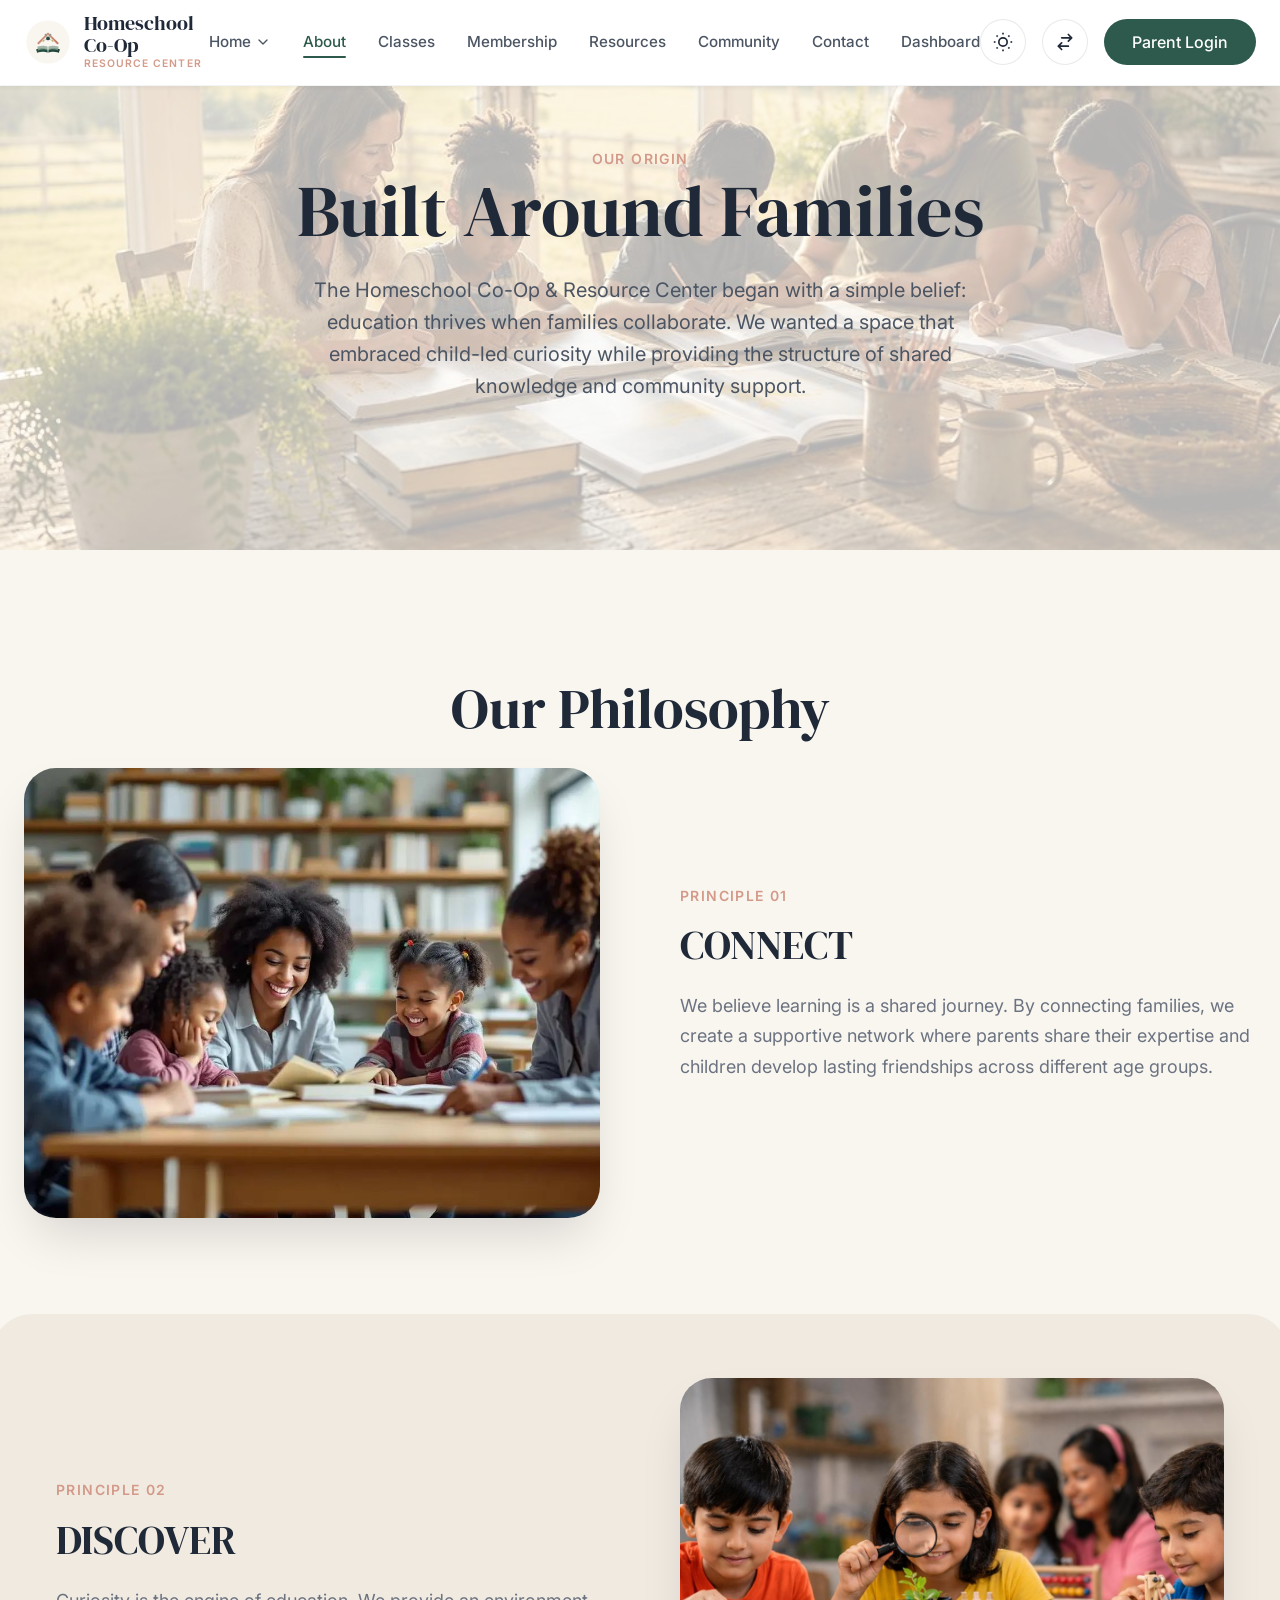
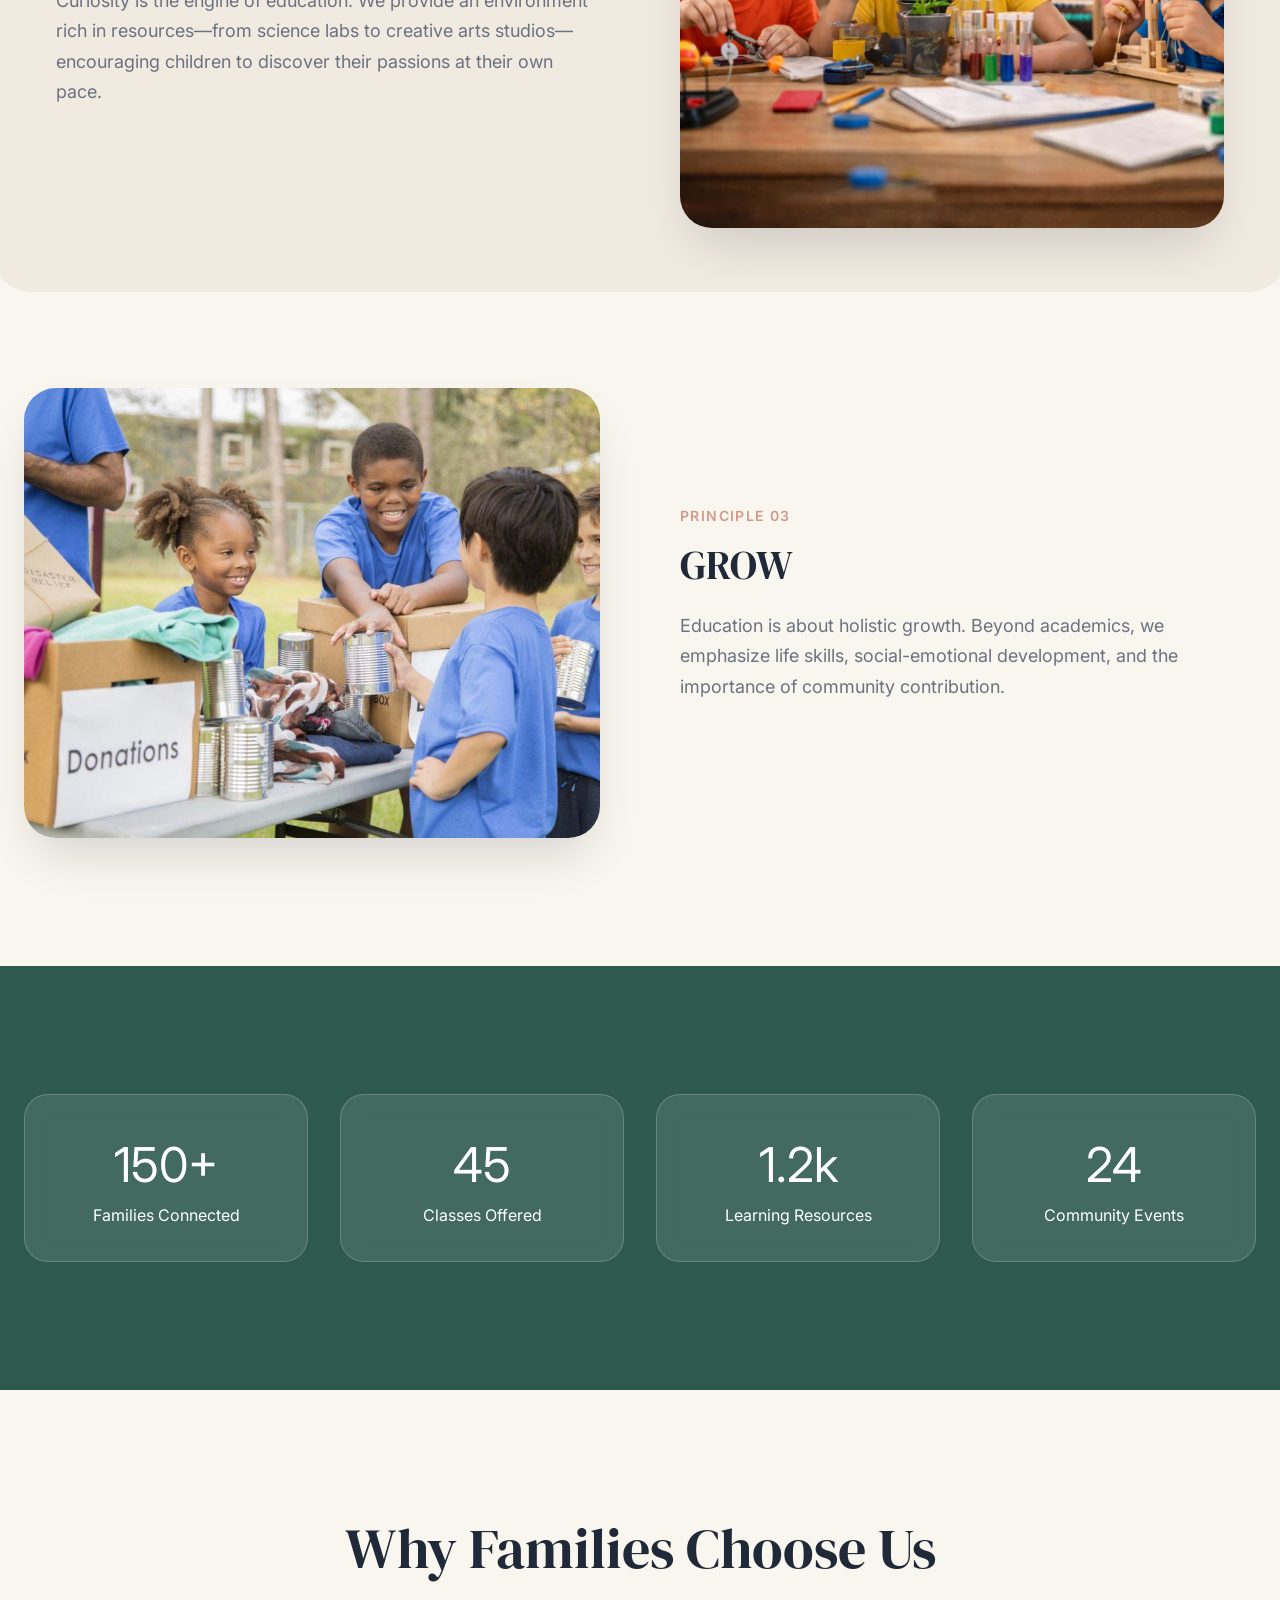
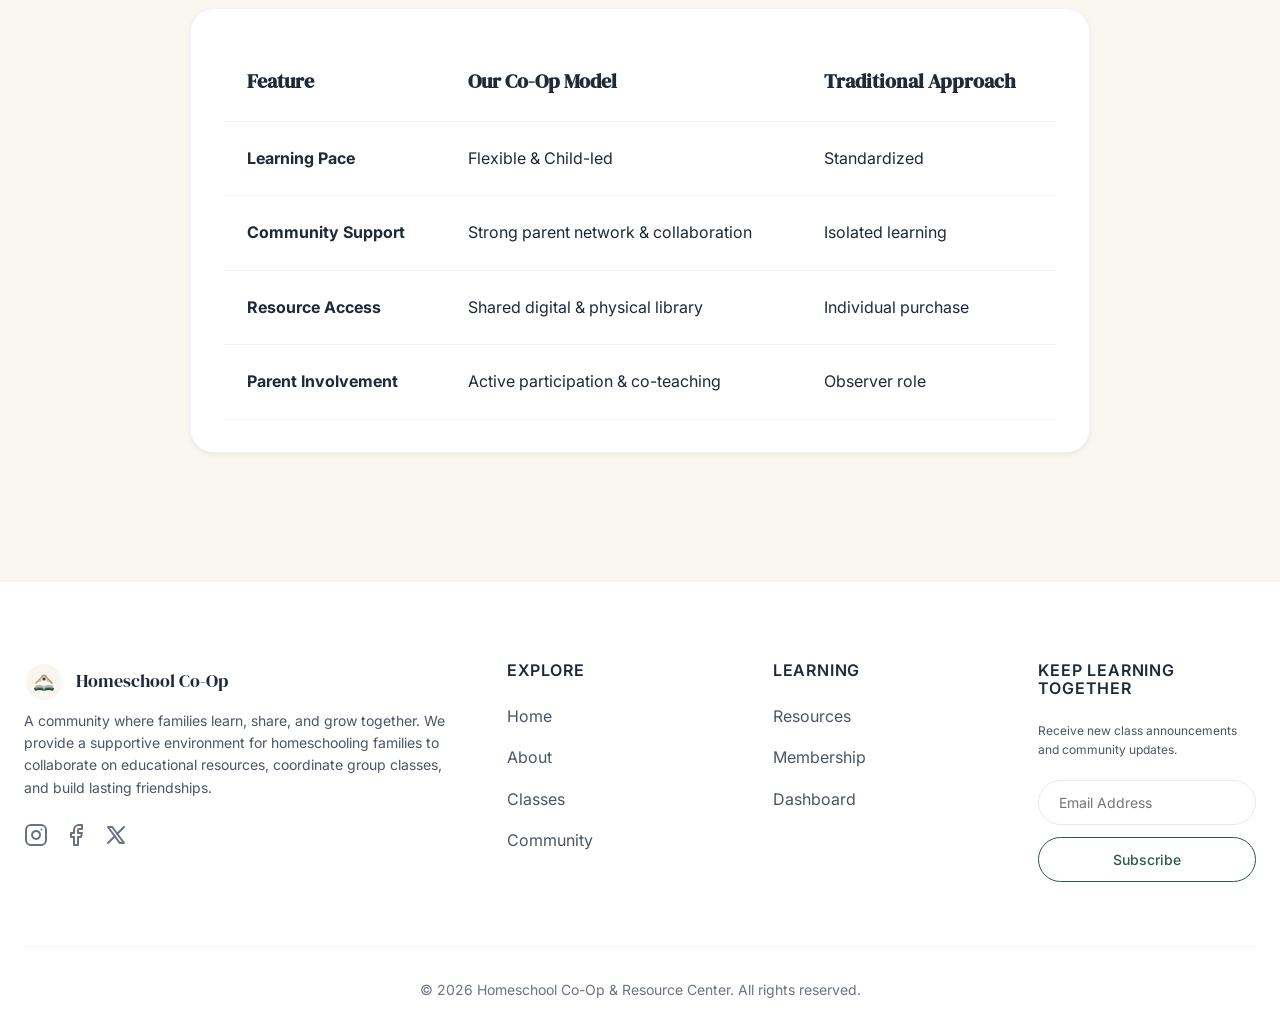
==== commit 37e3e506: "fourth commit" ====
--- a/about.html
+++ b/about.html
@@ -137,7 +137,7 @@
 
     <main>
         <!-- SECTION 01: OUR STORY -->
-        <section class="page-hero">
+        <section class="page-hero" style="background-image: url('assets/images/about.png');">
             <div class="container reveal">
                 <span class="eyebrow">Our Origin</span>
                 <h1>Built Around Families</h1>
--- a/assets/css/style.css
+++ b/assets/css/style.css
@@ -80,6 +80,9 @@
 html {
   font-size: 16px;
   scroll-behavior: smooth;
+  width: 100%;
+  max-width: 100%;
+  overflow-x: hidden;
 }
 
 body {
@@ -90,6 +93,8 @@
   -webkit-font-smoothing: antialiased;
   -moz-osx-font-smoothing: grayscale;
   transition: background-color 0.3s ease, color 0.3s ease;
+  width: 100%;
+  max-width: 100%;
   overflow-x: hidden;
 }
 
@@ -166,18 +171,38 @@
 }
 
 .page-hero {
-  padding: 8rem 0 4rem;
+  min-height: 550px;
+  padding: 6rem 0;
+  justify-content: center;
   text-align: center;
-  background: var(--bg-secondary);
+  background-color: var(--bg-secondary);
+  background-size: cover;
+  background-position: center;
   display: flex;
   flex-direction: column;
   align-items: center;
-}
+  position: relative;
+}
+
+.page-hero::before {
+  content: '';
+  position: absolute;
+  top: 0; left: 0; right: 0; bottom: 0;
+  background: rgba(255, 255, 255, 0.7);
+  z-index: 0;
+}
+
+[data-theme="dark"] .page-hero::before {
+  background: rgba(26, 36, 33, 0.85);
+}
+
 .page-hero .container {
   display: flex;
   flex-direction: column;
   align-items: center;
   text-align: center;
+  position: relative;
+  z-index: 1;
 }
 .page-hero .eyebrow {
   margin: 0 auto;
@@ -390,6 +415,9 @@
 .nav-link:hover, .nav-link.active {
   color: var(--accent-primary);
 }
+[data-theme="dark"] .nav-link:hover, [data-theme="dark"] .nav-link.active {
+  color: #6ee7b7;
+}
 
 .nav-link::after {
   content: '';
@@ -460,18 +488,33 @@
   background: rgba(142,168,150,0.1);
   color: var(--accent-primary);
 }
+[data-theme="dark"] .dropdown-link:hover, [data-theme="dark"] .dropdown-link.active {
+  color: #6ee7b7;
+}
 
 .nav-actions {
   display: none;
   align-items: center;
   gap: 1rem;
 }
-.nav-actions .btn-icon {
+
+/* Ensure consistent height and corner radius for header/navbar buttons */
+.nav-actions .btn,
+.nav-actions .btn-icon,
+.mobile-nav-actions .btn,
+.mobile-nav-actions .btn-icon {
+  height: 46px;
+  border-radius: var(--radius-pill);
+  padding-top: 0;
+  padding-bottom: 0;
+}
+
+.nav-actions .btn-icon,
+.mobile-nav-actions .btn-icon {
+  width: 46px;
   border: 1px solid var(--border);
-  width: 40px;
-  height: 40px;
-  border-radius: 50%;
-}
+}
+
 @media (min-width: 1025px) {
   .nav-actions {
     display: flex;
@@ -541,6 +584,16 @@
   font-family: var(--font-heading);
   font-size: 2rem;
   color: var(--text-primary);
+  text-decoration: none;
+  transition: var(--transition);
+}
+
+.mobile-nav-link:hover, .mobile-nav-link.active {
+  color: var(--accent-primary);
+}
+
+[data-theme="dark"] .mobile-nav-link:hover, [data-theme="dark"] .mobile-nav-link.active {
+  color: #6ee7b7;
 }
 
 .mobile-nav-actions {
